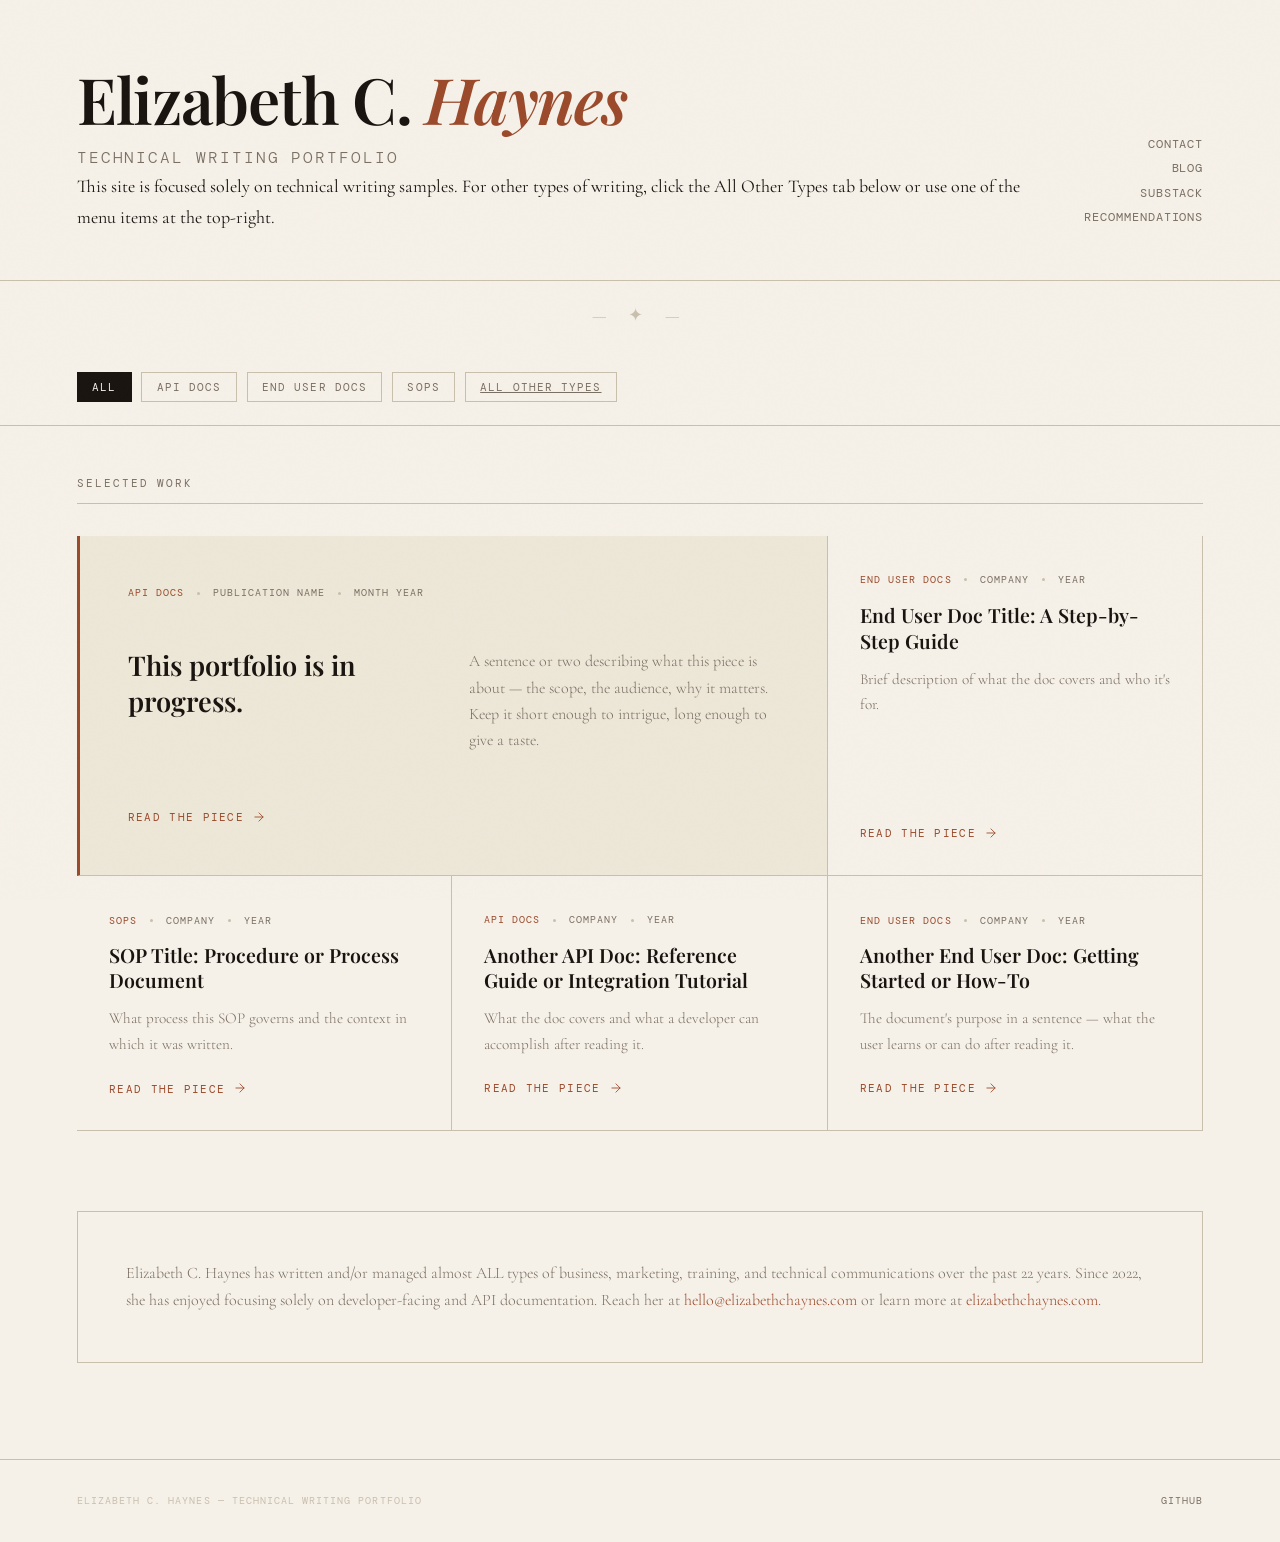
==== index.html @ 3c7cfe36 "Add recommendations link" ====
<!DOCTYPE html>
<html lang="en">
<head>
  <meta charset="UTF-8" />
  <meta name="viewport" content="width=device-width, initial-scale=1.0" />
  <title>Elizabeth C. Haynes — Writing</title>
  <link rel="preconnect" href="https://fonts.googleapis.com" />
  <link rel="preconnect" href="https://fonts.gstatic.com" crossorigin />
  <link href="https://fonts.googleapis.com/css2?family=Playfair+Display:ital,wght@0,400;0,600;1,400;1,600&family=Cormorant+Garamond:ital,wght@0,300;0,400;1,300;1,400&family=DM+Mono:wght@300;400&display=swap" rel="stylesheet" />
  <link rel="stylesheet" href="css/styles.css" />
</head>
<body>

<header>
  <div class="header-left">
    <h1>Elizabeth C. <em>Haynes</em></h1>
    <p class="tagline">Technical Writing Portfolio</p>
    <p>This site is focused solely on technical writing samples. For other types of writing, click the All Other Types tab below or use one of the menu items at the top-right.</p>
  </div>
  <div class="header-right">
    <a href="mailto:hello@elizabethchaynes.com">Contact</a>
    <a href="https://elizabethchaynes.com/blog/">Blog</a>
    <a href="https://elizabethchaynes.substack.com">Substack</a>
    <a href="https://elizabethchaynes.com/testimonials/">Recommendations</a>


  </div>
</header>

<div class="ornament">— ✦ —</div>

<div class="filter-bar">
  <button class="filter-btn active" data-filter="all">All</button>
  <button class="filter-btn" data-filter="api-docs">API Docs</button>
  <button class="filter-btn" data-filter="end-user-docs">End User Docs</button>
  <button class="filter-btn" data-filter="sops">SOPs</button>
  <a class="filter-btn" href="https://elizabethchaynes.com/samples/" target="_blank" rel="noopener">All Other Types</a>
</div>

<main>
  <p class="section-label">Selected Work</p>

  <div class="articles-grid" id="grid">

    <!-- Featured piece -->
    <article class="article-card featured" data-category="api-docs">
      <div class="card-meta">
        <span class="card-tag">API Docs</span>
        <span class="dot"></span>
        <span>Publication Name</span>
        <span class="dot"></span>
        <span>Month Year</span>
      </div>
      <h2 class="card-title">This portfolio is in progress.</h2>
      <p class="card-excerpt">A sentence or two describing what this piece is about — the scope, the audience, why it matters. Keep it short enough to intrigue, long enough to give a taste.</p>
      <a class="card-link" href="api-docs/example1.html">
        Read the piece
        <svg viewBox="0 0 24 24"><line x1="5" y1="12" x2="19" y2="12"/><polyline points="12 5 19 12 12 19"/></svg>
      </a>
    </article>

    <!-- Regular cards -->
    <article class="article-card" data-category="end-user-docs">
      <div class="card-meta">
        <span class="card-tag">End User Docs</span>
        <span class="dot"></span>
        <span>Company</span>
        <span class="dot"></span>
        <span>Year</span>
      </div>
      <h2 class="card-title">End User Doc Title: A Step-by-Step Guide</h2>
      <p class="card-excerpt">Brief description of what the doc covers and who it's for.</p>
      <a class="card-link" href="end-user-docs/example1.html">
        Read the piece
        <svg viewBox="0 0 24 24"><line x1="5" y1="12" x2="19" y2="12"/><polyline points="12 5 19 12 12 19"/></svg>
      </a>
    </article>

    <article class="article-card" data-category="sops">
      <div class="card-meta">
        <span class="card-tag">SOPs</span>
        <span class="dot"></span>
        <span>Company</span>
        <span class="dot"></span>
        <span>Year</span>
      </div>
      <h2 class="card-title">SOP Title: Procedure or Process Document</h2>
      <p class="card-excerpt">What process this SOP governs and the context in which it was written.</p>
      <a class="card-link" href="sops/example1.html">
        Read the piece
        <svg viewBox="0 0 24 24"><line x1="5" y1="12" x2="19" y2="12"/><polyline points="12 5 19 12 12 19"/></svg>
      </a>
    </article>

    <article class="article-card" data-category="api-docs">
      <div class="card-meta">
        <span class="card-tag">API Docs</span>
        <span class="dot"></span>
        <span>Company</span>
        <span class="dot"></span>
        <span>Year</span>
      </div>
      <h2 class="card-title">Another API Doc: Reference Guide or Integration Tutorial</h2>
      <p class="card-excerpt">What the doc covers and what a developer can accomplish after reading it.</p>
      <a class="card-link" href="api-docs/example1.html">
        Read the piece
        <svg viewBox="0 0 24 24"><line x1="5" y1="12" x2="19" y2="12"/><polyline points="12 5 19 12 12 19"/></svg>
      </a>
    </article>

    <article class="article-card" data-category="end-user-docs">
      <div class="card-meta">
        <span class="card-tag">End User Docs</span>
        <span class="dot"></span>
        <span>Company</span>
        <span class="dot"></span>
        <span>Year</span>
      </div>
      <h2 class="card-title">Another End User Doc: Getting Started or How-To</h2>
      <p class="card-excerpt">The document's purpose in a sentence — what the user learns or can do after reading it.</p>
      <a class="card-link" href="end-user-docs/example1.html">
        Read the piece
        <svg viewBox="0 0 24 24"><line x1="5" y1="12" x2="19" y2="12"/><polyline points="12 5 19 12 12 19"/></svg>
      </a>
    </article>

  </div>

  <!-- About -->
  <div class="about-strip">
    <div class="about-text">
      <p>Elizabeth C. Haynes has written and/or managed almost ALL types of business, marketing, training, and technical communications over the past 22 years. Since 2022, she has enjoyed focusing solely on developer-facing and API documentation. Reach her at <a href="mailto:hello@elizabethchaynes.com">hello@elizabethchaynes.com</a> or learn more at <a href="https://www.elizabethchaynes.com" target="_blank" rel="noopener noreferrer">elizabethchaynes.com</a>.</p>
    </div>
  </div>
</main>

<footer>
  <p>Elizabeth C. Haynes &mdash; Technical Writing Portfolio</p>
  <p>
    <a href="https://github.com/elizabethchaynes/Portfolio" target="_blank" rel="noopener">GitHub</a>
  </p>
</footer>

<script>
  const buttons = document.querySelectorAll('.filter-btn[data-filter]');
  const cards   = document.querySelectorAll('.article-card');

  buttons.forEach(btn => {
    btn.addEventListener('click', () => {
      buttons.forEach(b => b.classList.remove('active'));
      btn.classList.add('active');

      const filter = btn.dataset.filter;
      cards.forEach(card => {
        if (filter === 'all' || card.dataset.category === filter) {
          card.classList.remove('hidden');
        } else {
          card.classList.add('hidden');
        }
      });
    });
  });
</script>
</body>
</html>
---- css/styles.css ----
*, *::before, *::after { box-sizing: border-box; margin: 0; padding: 0; }

:root {
  --ink: #1a1410;
  --paper: #f5f0e8;
  --cream: #ede7d8;
  --rust: #9b4a2b;
  --gold: #c8973a;
  --muted: #7a6f63;
  --rule: #c9bfad;
}

html { scroll-behavior: smooth; }

body {
  background: var(--paper);
  color: var(--ink);
  font-family: 'Cormorant Garamond', Georgia, serif;
  font-size: 18px;
  line-height: 1.7;
  overflow-x: hidden;
}

/* ── Grain overlay ── */
body::before {
  content: '';
  position: fixed;
  inset: 0;
  background-image: url("data:image/svg+xml,%3Csvg viewBox='0 0 512 512' xmlns='http://www.w3.org/2000/svg'%3E%3Cfilter id='noise'%3E%3CfeTurbulence type='fractalNoise' baseFrequency='0.75' numOctaves='4' stitchTiles='stitch'/%3E%3C/filter%3E%3Crect width='100%25' height='100%25' filter='url(%23noise)' opacity='0.04'/%3E%3C/svg%3E");
  pointer-events: none;
  z-index: 1000;
  opacity: 0.4;
}

/* ── Header ── */
header {
  padding: 4rem 6vw 3rem;
  border-bottom: 1px solid var(--rule);
  display: grid;
  grid-template-columns: 1fr auto;
  align-items: end;
  gap: 2rem;
  animation: fadeUp 0.9s ease both;
}

.header-left h1 {
  font-family: 'Playfair Display', Georgia, serif;
  font-size: clamp(2.4rem, 5vw, 4.2rem);
  font-weight: 600;
  letter-spacing: -0.02em;
  line-height: 1.1;
  color: var(--ink);
}

.header-left h1 em {
  font-style: italic;
  color: var(--rust);
}

.header-left .tagline {
  margin-top: 0.6rem;
  font-size: 1rem;
  font-weight: 300;
  letter-spacing: 0.12em;
  text-transform: uppercase;
  color: var(--muted);
  font-family: 'DM Mono', monospace;
}

.header-right {
  text-align: right;
}

.header-right a {
  display: block;
  font-family: 'DM Mono', monospace;
  font-size: 0.72rem;
  letter-spacing: 0.08em;
  text-transform: uppercase;
  color: var(--muted);
  text-decoration: none;
  transition: color 0.2s;
  margin-bottom: 0.3rem;
}

.header-right a:hover { color: var(--rust); }

/* ── Decorative rule ── */
.ornament {
  text-align: center;
  padding: 1.2rem 0;
  color: var(--rule);
  font-size: 1.1rem;
  letter-spacing: 0.5em;
  animation: fadeUp 1s 0.15s ease both;
}

/* ── Filter bar ── */
.filter-bar {
  padding: 1.4rem 6vw;
  border-bottom: 1px solid var(--rule);
  display: flex;
  gap: 0.6rem;
  flex-wrap: wrap;
  animation: fadeUp 1s 0.25s ease both;
}

.filter-btn {
  background: none;
  border: 1px solid var(--rule);
  padding: 0.3rem 0.9rem;
  font-family: 'DM Mono', monospace;
  font-size: 0.68rem;
  letter-spacing: 0.1em;
  text-transform: uppercase;
  color: var(--muted);
  cursor: pointer;
  transition: all 0.2s;
  border-radius: 0;
}

.filter-btn:hover,
.filter-btn.active {
  background: var(--ink);
  border-color: var(--ink);
  color: var(--paper);
}

/* ── Main layout ── */
main {
  padding: 3rem 6vw 6rem;
  max-width: 1300px;
  margin: 0 auto;
}

/* ── Section heading ── */
.section-label {
  font-family: 'DM Mono', monospace;
  font-size: 0.68rem;
  letter-spacing: 0.18em;
  text-transform: uppercase;
  color: var(--muted);
  margin-bottom: 2rem;
  padding-bottom: 0.7rem;
  border-bottom: 1px solid var(--rule);
}

/* ── Articles grid ── */
.articles-grid {
  display: grid;
  grid-template-columns: repeat(auto-fill, minmax(300px, 1fr));
  gap: 0;
}

/* ── Article card ── */
.article-card {
  padding: 2.2rem 2rem 2rem;
  border-right: 1px solid var(--rule);
  border-bottom: 1px solid var(--rule);
  transition: background 0.25s;
  animation: fadeUp 0.7s ease both;
  display: flex;
  flex-direction: column;
}

.article-card:nth-child(1) { animation-delay: 0.1s; }
.article-card:nth-child(2) { animation-delay: 0.18s; }
.article-card:nth-child(3) { animation-delay: 0.26s; }
.article-card:nth-child(4) { animation-delay: 0.34s; }
.article-card:nth-child(5) { animation-delay: 0.42s; }
.article-card:nth-child(6) { animation-delay: 0.50s; }

.article-card:hover { background: var(--cream); }

.card-meta {
  font-family: 'DM Mono', monospace;
  font-size: 0.65rem;
  letter-spacing: 0.1em;
  text-transform: uppercase;
  color: var(--muted);
  margin-bottom: 0.9rem;
  display: flex;
  gap: 0.8rem;
  align-items: center;
}

.card-meta .dot {
  width: 3px;
  height: 3px;
  border-radius: 50%;
  background: var(--rule);
  flex-shrink: 0;
}

.card-tag { color: var(--rust); }

.card-title {
  font-family: 'Playfair Display', Georgia, serif;
  font-size: 1.22rem;
  font-weight: 600;
  line-height: 1.3;
  color: var(--ink);
  margin-bottom: 0.8rem;
}

.card-excerpt {
  font-size: 0.95rem;
  font-weight: 300;
  color: var(--muted);
  line-height: 1.65;
  flex-grow: 1;
}

.card-link {
  margin-top: 1.4rem;
  display: inline-flex;
  align-items: center;
  gap: 0.5rem;
  font-family: 'DM Mono', monospace;
  font-size: 0.68rem;
  letter-spacing: 0.12em;
  text-transform: uppercase;
  color: var(--rust);
  text-decoration: none;
  transition: gap 0.2s;
}

.card-link:hover { gap: 0.85rem; }

.card-link svg {
  width: 14px;
  height: 14px;
  stroke: currentColor;
  fill: none;
  stroke-width: 1.5;
  stroke-linecap: round;
  stroke-linejoin: round;
  flex-shrink: 0;
}

/* ── Featured article (spans 2 cols) ── */
.article-card.featured {
  grid-column: span 2;
  background: var(--cream);
  display: grid;
  grid-template-columns: 1fr 1fr;
  gap: 2rem;
  padding: 3rem;
  border-left: 3px solid var(--rust);
}

.article-card.featured .card-title {
  font-size: 1.7rem;
  grid-column: 1;
}

.article-card.featured .card-excerpt {
  font-size: 1rem;
  grid-column: 2;
  align-self: center;
}

.article-card.featured .card-meta { grid-column: 1 / -1; }
.article-card.featured .card-link { grid-column: 1; }

/* ── About strip ── */
.about-strip {
  margin-top: 5rem;
  padding: 3rem;
  border: 1px solid var(--rule);
}

.about-text p {
  font-size: 1rem;
  font-weight: 300;
  color: var(--muted);
}

.about-text p + p { margin-top: 0.8rem; }

.about-text a {
  color: var(--rust);
  text-decoration: none;
}

.about-text a:hover { text-decoration: underline; }

/* ── Footer ── */
footer {
  padding: 2rem 6vw;
  border-top: 1px solid var(--rule);
  display: flex;
  justify-content: space-between;
  align-items: center;
  flex-wrap: wrap;
  gap: 1rem;
}

footer p {
  font-family: 'DM Mono', monospace;
  font-size: 0.65rem;
  letter-spacing: 0.1em;
  text-transform: uppercase;
  color: var(--rule);
}

footer a {
  color: var(--muted);
  text-decoration: none;
  transition: color 0.2s;
}

footer a:hover { color: var(--rust); }

/* ── Animations ── */
@keyframes fadeUp {
  from { opacity: 0; transform: translateY(18px); }
  to   { opacity: 1; transform: translateY(0); }
}

/* ── Hidden cards (filtering) ── */
.article-card.hidden { display: none; }

/* ── Piece page styles ── */
.piece-nav {
  padding: 1.8rem 6vw;
  border-bottom: 1px solid var(--rule);
  display: flex;
  align-items: center;
  gap: 1rem;
}

.back-link {
  font-family: 'DM Mono', monospace;
  font-size: 0.68rem;
  letter-spacing: 0.1em;
  text-transform: uppercase;
  color: var(--muted);
  text-decoration: none;
  display: inline-flex;
  align-items: center;
  gap: 0.4rem;
  transition: color 0.2s;
}

.back-link:hover { color: var(--rust); }

.back-link svg {
  width: 13px;
  height: 13px;
  stroke: currentColor;
  fill: none;
  stroke-width: 1.5;
  stroke-linecap: round;
  stroke-linejoin: round;
}

.piece-header {
  padding: 4rem 6vw 3rem;
  border-bottom: 1px solid var(--rule);
  max-width: 860px;
  animation: fadeUp 0.8s ease both;
}

.piece-header .card-meta { margin-bottom: 1.2rem; }

.piece-header h1 {
  font-family: 'Playfair Display', Georgia, serif;
  font-size: clamp(2rem, 4vw, 3.2rem);
  font-weight: 600;
  line-height: 1.2;
  letter-spacing: -0.02em;
  color: var(--ink);
  margin-bottom: 1rem;
}

.piece-header .lede {
  font-size: 1.15rem;
  font-weight: 300;
  font-style: italic;
  color: var(--muted);
  max-width: 65ch;
}

.piece-body {
  padding: 3.5rem 6vw 6rem;
  max-width: 860px;
  animation: fadeUp 0.9s 0.1s ease both;
}

.piece-body p {
  font-size: 1.05rem;
  font-weight: 300;
  line-height: 1.85;
  color: var(--ink);
  margin-bottom: 1.5rem;
}

.piece-body h2 {
  font-family: 'Playfair Display', Georgia, serif;
  font-size: 1.5rem;
  font-weight: 600;
  color: var(--ink);
  margin: 3rem 0 1rem;
}

.piece-body h3 {
  font-family: 'DM Mono', monospace;
  font-size: 0.8rem;
  letter-spacing: 0.15em;
  text-transform: uppercase;
  color: var(--rust);
  margin: 2.5rem 0 0.8rem;
}

.piece-body code {
  font-family: 'DM Mono', monospace;
  font-size: 0.85em;
  background: var(--cream);
  padding: 0.15em 0.4em;
  border: 1px solid var(--rule);
}

.piece-body pre {
  background: var(--ink);
  color: var(--paper);
  padding: 1.5rem;
  overflow-x: auto;
  margin: 1.5rem 0;
  font-family: 'DM Mono', monospace;
  font-size: 0.82rem;
  line-height: 1.6;
}

.piece-body pre code {
  background: none;
  border: none;
  padding: 0;
  color: inherit;
}

.piece-body ul, .piece-body ol {
  padding-left: 1.5rem;
  margin-bottom: 1.5rem;
}

.piece-body li {
  font-size: 1.05rem;
  font-weight: 300;
  line-height: 1.85;
  margin-bottom: 0.4rem;
}

.piece-body blockquote {
  border-left: 3px solid var(--rust);
  padding-left: 1.5rem;
  margin: 2rem 0;
  font-style: italic;
  color: var(--muted);
}

.piece-body a {
  color: var(--rust);
  text-decoration: underline;
  text-underline-offset: 3px;
}

/* ── Responsive ── */
@media (max-width: 700px) {
  header { grid-template-columns: 1fr; }
  .header-right { text-align: left; display: flex; gap: 1rem; }
  .article-card.featured {
    grid-column: span 1;
    grid-template-columns: 1fr;
  }
  .article-card.featured .card-title,
  .article-card.featured .card-excerpt,
  .article-card.featured .card-link { grid-column: 1; }
}
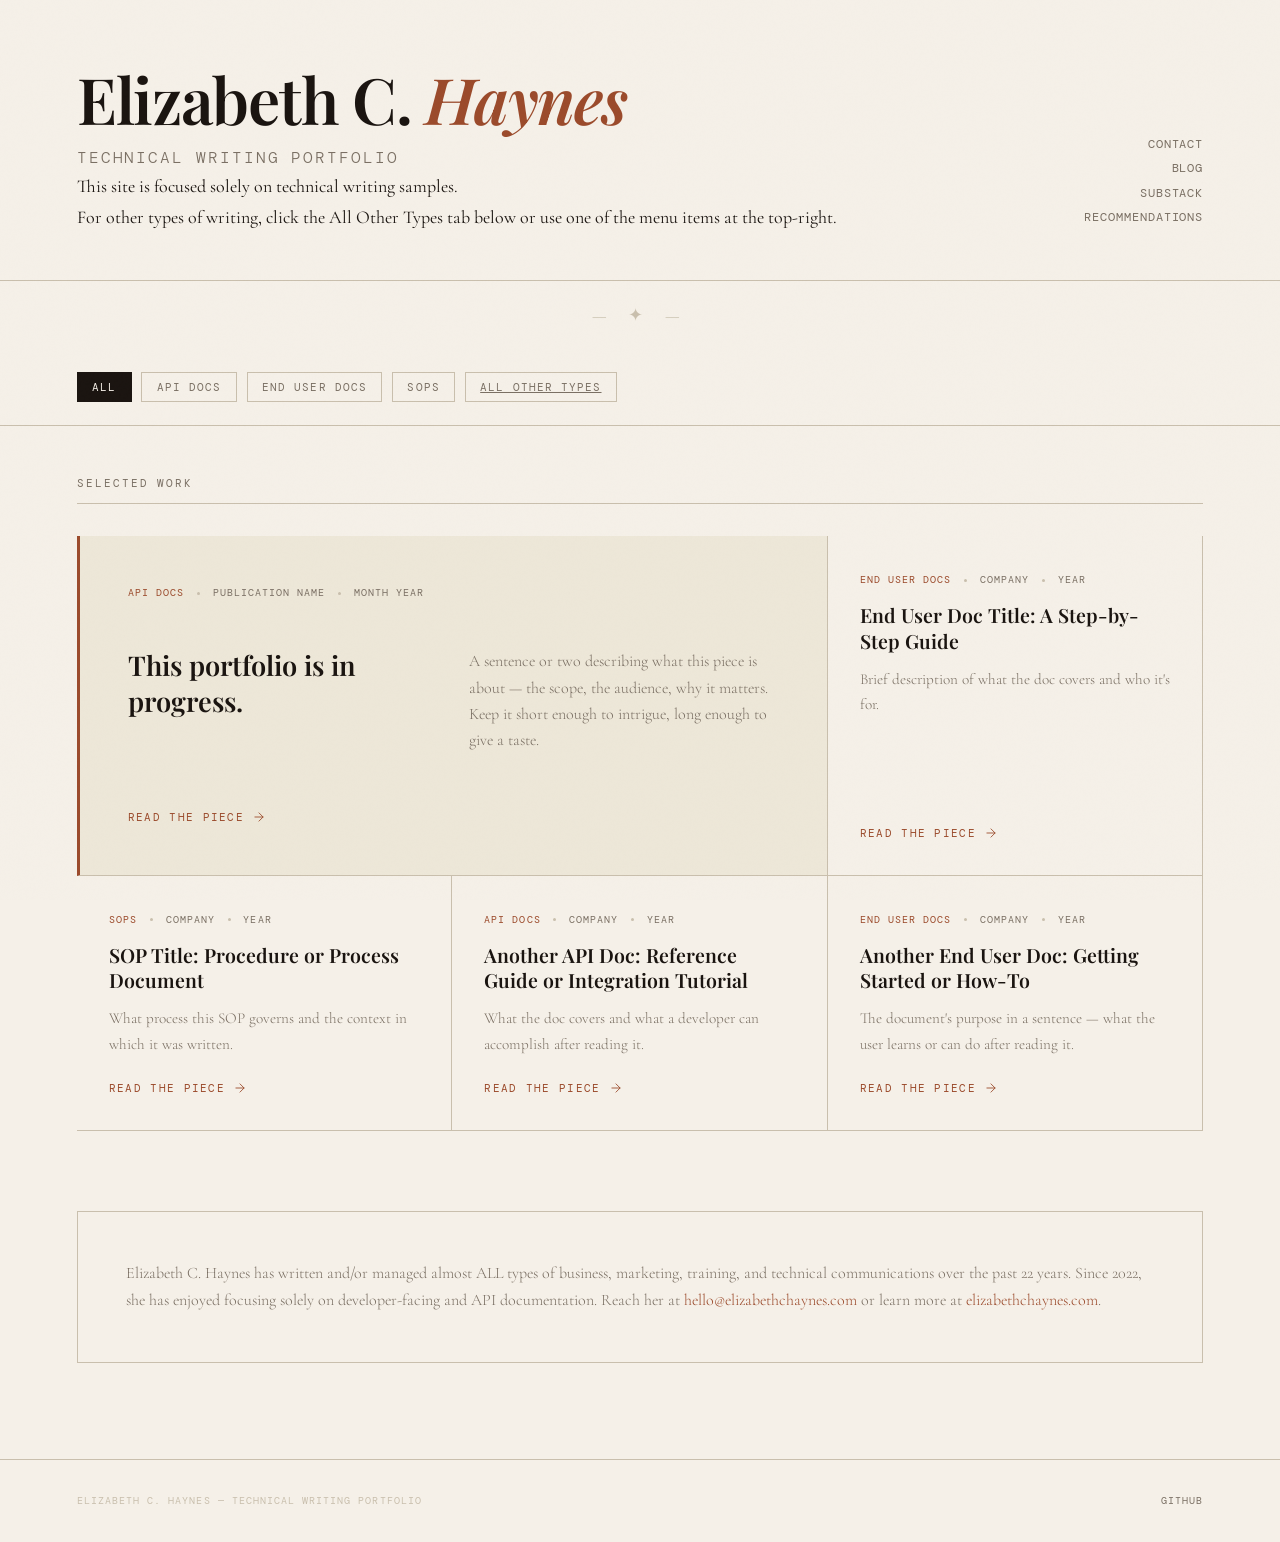
==== commit 76ff982d: "Update index.html" ====
--- a/index.html
+++ b/index.html
@@ -15,7 +15,7 @@
   <div class="header-left">
     <h1>Elizabeth C. <em>Haynes</em></h1>
     <p class="tagline">Technical Writing Portfolio</p>
-    <p>This site is focused solely on technical writing samples. For other types of writing, click the All Other Types tab below or use one of the menu items at the top-right.</p>
+    <p>This site is focused solely on technical writing samples. <br> For other types of writing, click the All Other Types tab below or use one of the menu items at the top-right.</p>
   </div>
   <div class="header-right">
     <a href="mailto:hello@elizabethchaynes.com">Contact</a>
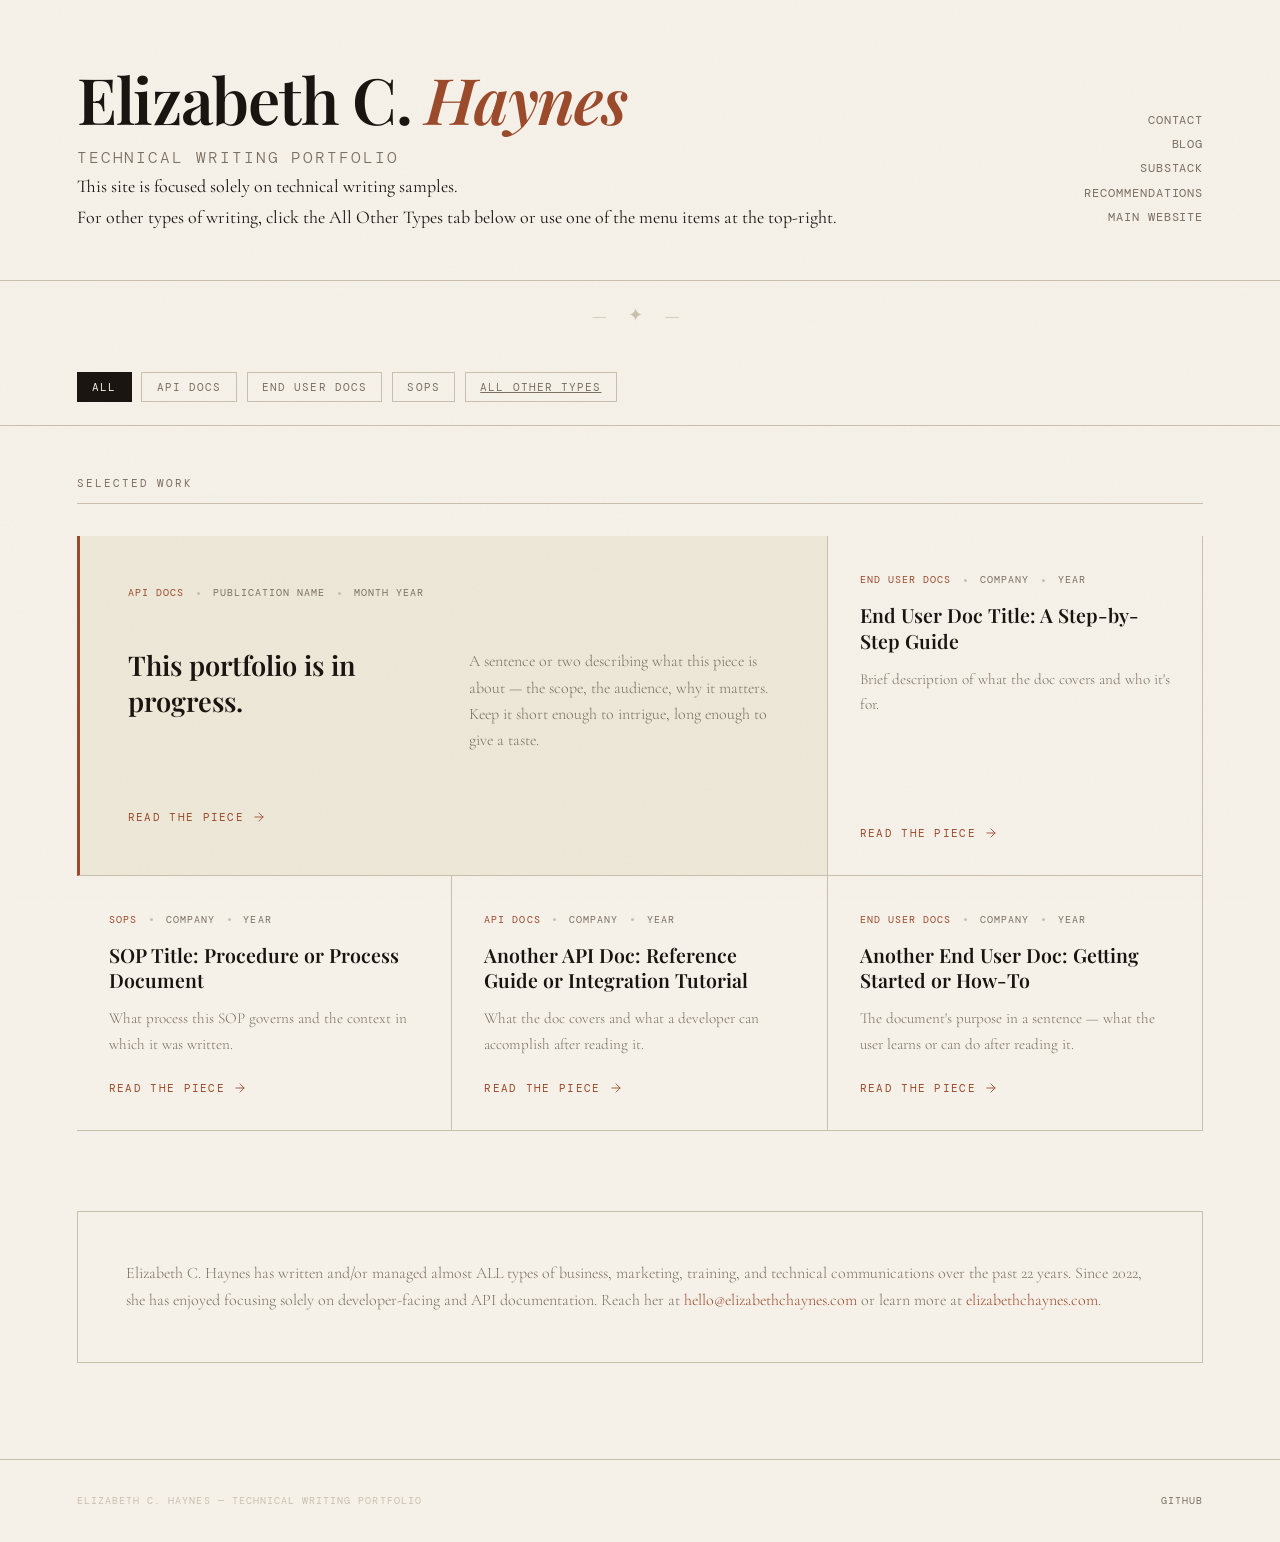
==== commit 361663ce: "Add link to main website in header" ====
--- a/index.html
+++ b/index.html
@@ -22,6 +22,8 @@
     <a href="https://elizabethchaynes.com/blog/">Blog</a>
     <a href="https://elizabethchaynes.substack.com">Substack</a>
     <a href="https://elizabethchaynes.com/testimonials/">Recommendations</a>
+    <a href="https://elizabethchaynes.com">Main Website</a>
+
 
 
   </div>
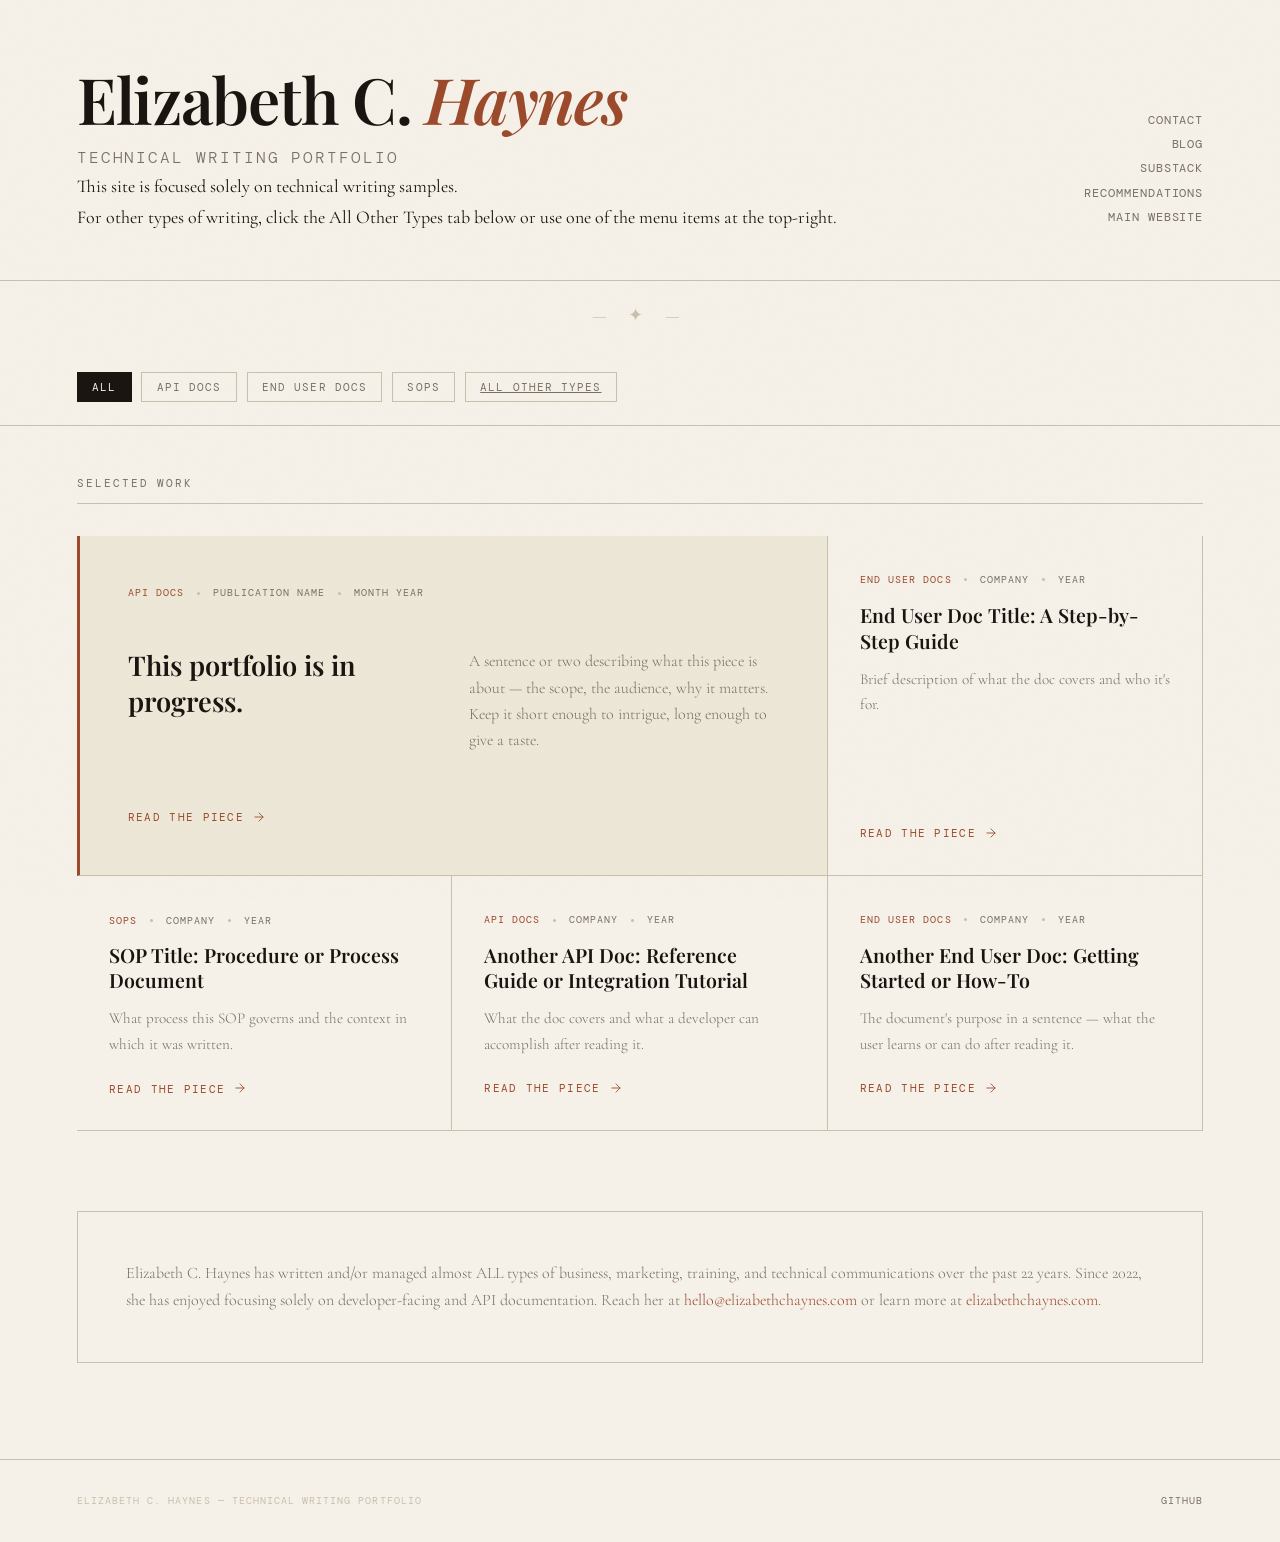
==== commit 09aec7c8: "Add link to new api docs to test" ====
--- a/index.html
+++ b/index.html
@@ -55,7 +55,7 @@
       </div>
       <h2 class="card-title">This portfolio is in progress.</h2>
       <p class="card-excerpt">A sentence or two describing what this piece is about — the scope, the audience, why it matters. Keep it short enough to intrigue, long enough to give a taste.</p>
-      <a class="card-link" href="api-docs/example1.html">
+      <a class="card-link" href="api-docs/aggregate-statistics-on-phi">
         Read the piece
         <svg viewBox="0 0 24 24"><line x1="5" y1="12" x2="19" y2="12"/><polyline points="12 5 19 12 12 19"/></svg>
       </a>
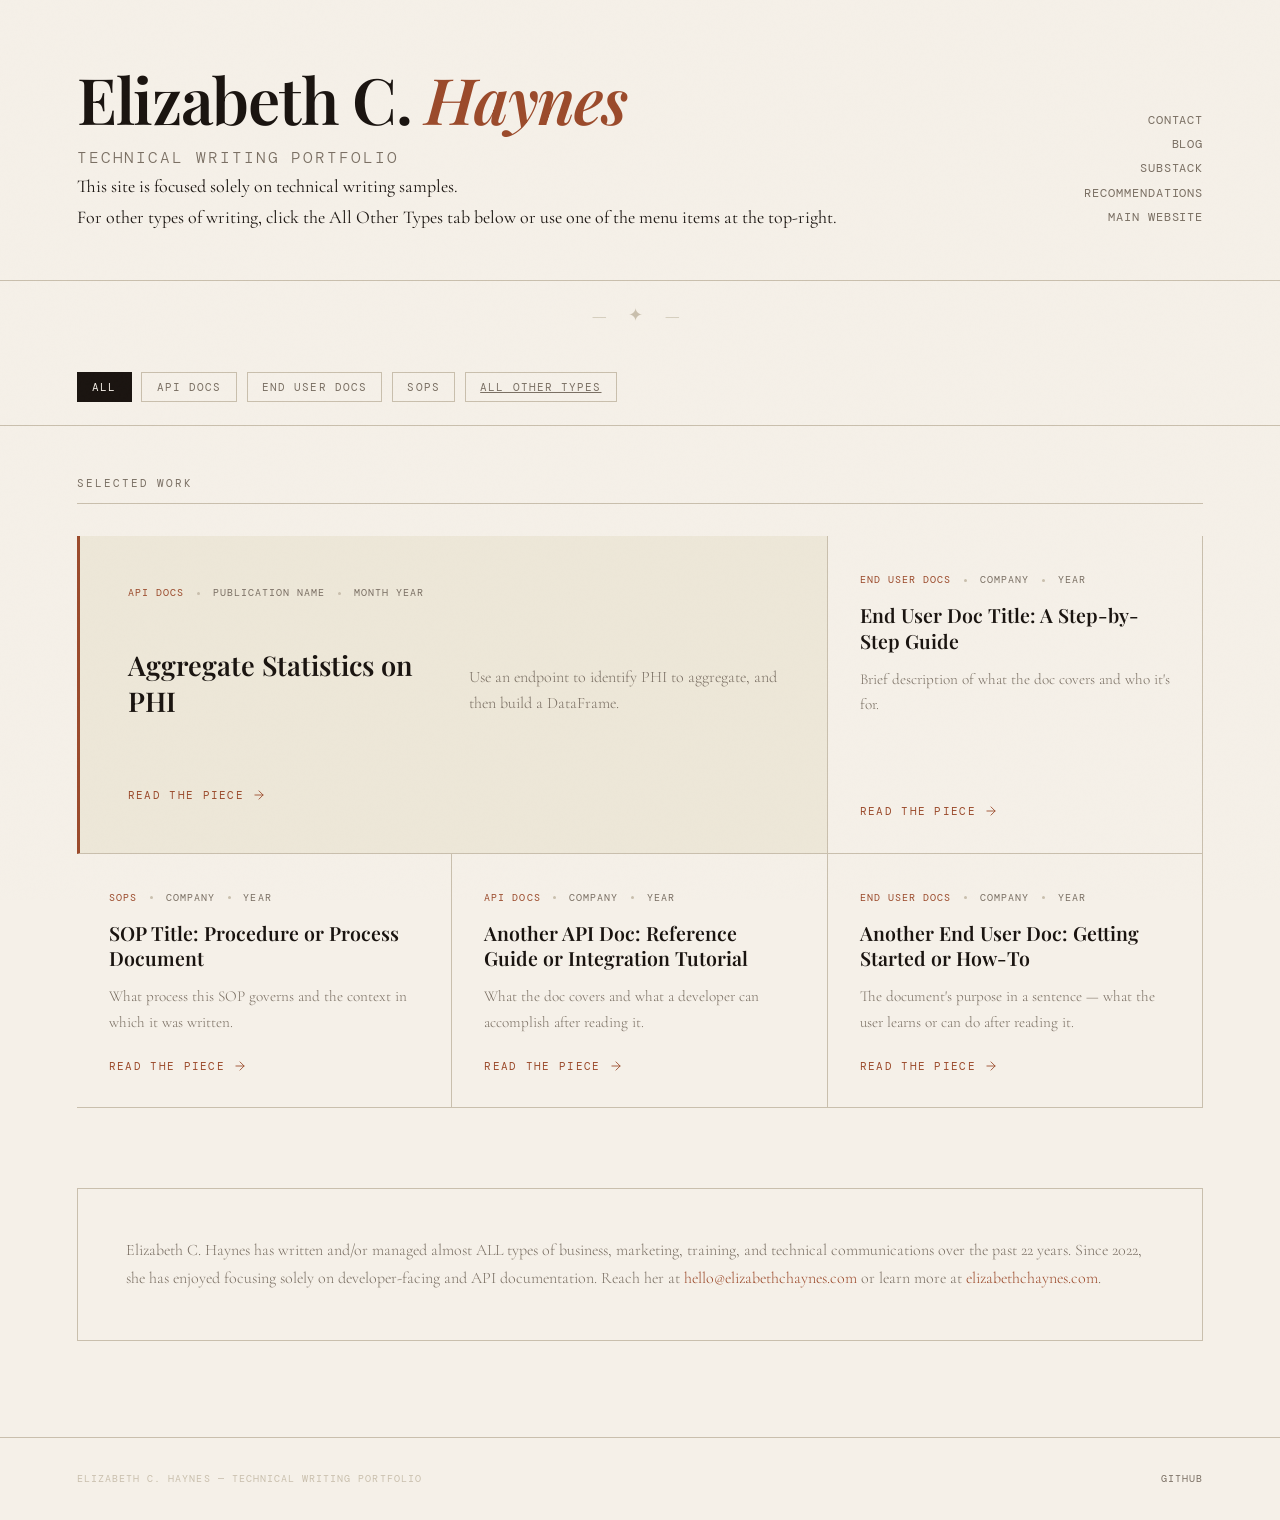
==== commit f0535c35: "Update index.html" ====
--- a/index.html
+++ b/index.html
@@ -53,9 +53,11 @@
         <span class="dot"></span>
         <span>Month Year</span>
       </div>
-      <h2 class="card-title">This portfolio is in progress.</h2>
-      <p class="card-excerpt">A sentence or two describing what this piece is about — the scope, the audience, why it matters. Keep it short enough to intrigue, long enough to give a taste.</p>
-      <a class="card-link" href="api-docs/aggregate-statistics-on-phi">
+      <h2 class="card-title">Aggregate Statistics on PHI</h2>
+      <p class="card-excerpt">Use an endpoint to identify PHI to aggregate, and then build a DataFrame.
+
+</p>
+      <a class="card-link" href="api-docs/example1.html">
         Read the piece
         <svg viewBox="0 0 24 24"><line x1="5" y1="12" x2="19" y2="12"/><polyline points="12 5 19 12 12 19"/></svg>
       </a>
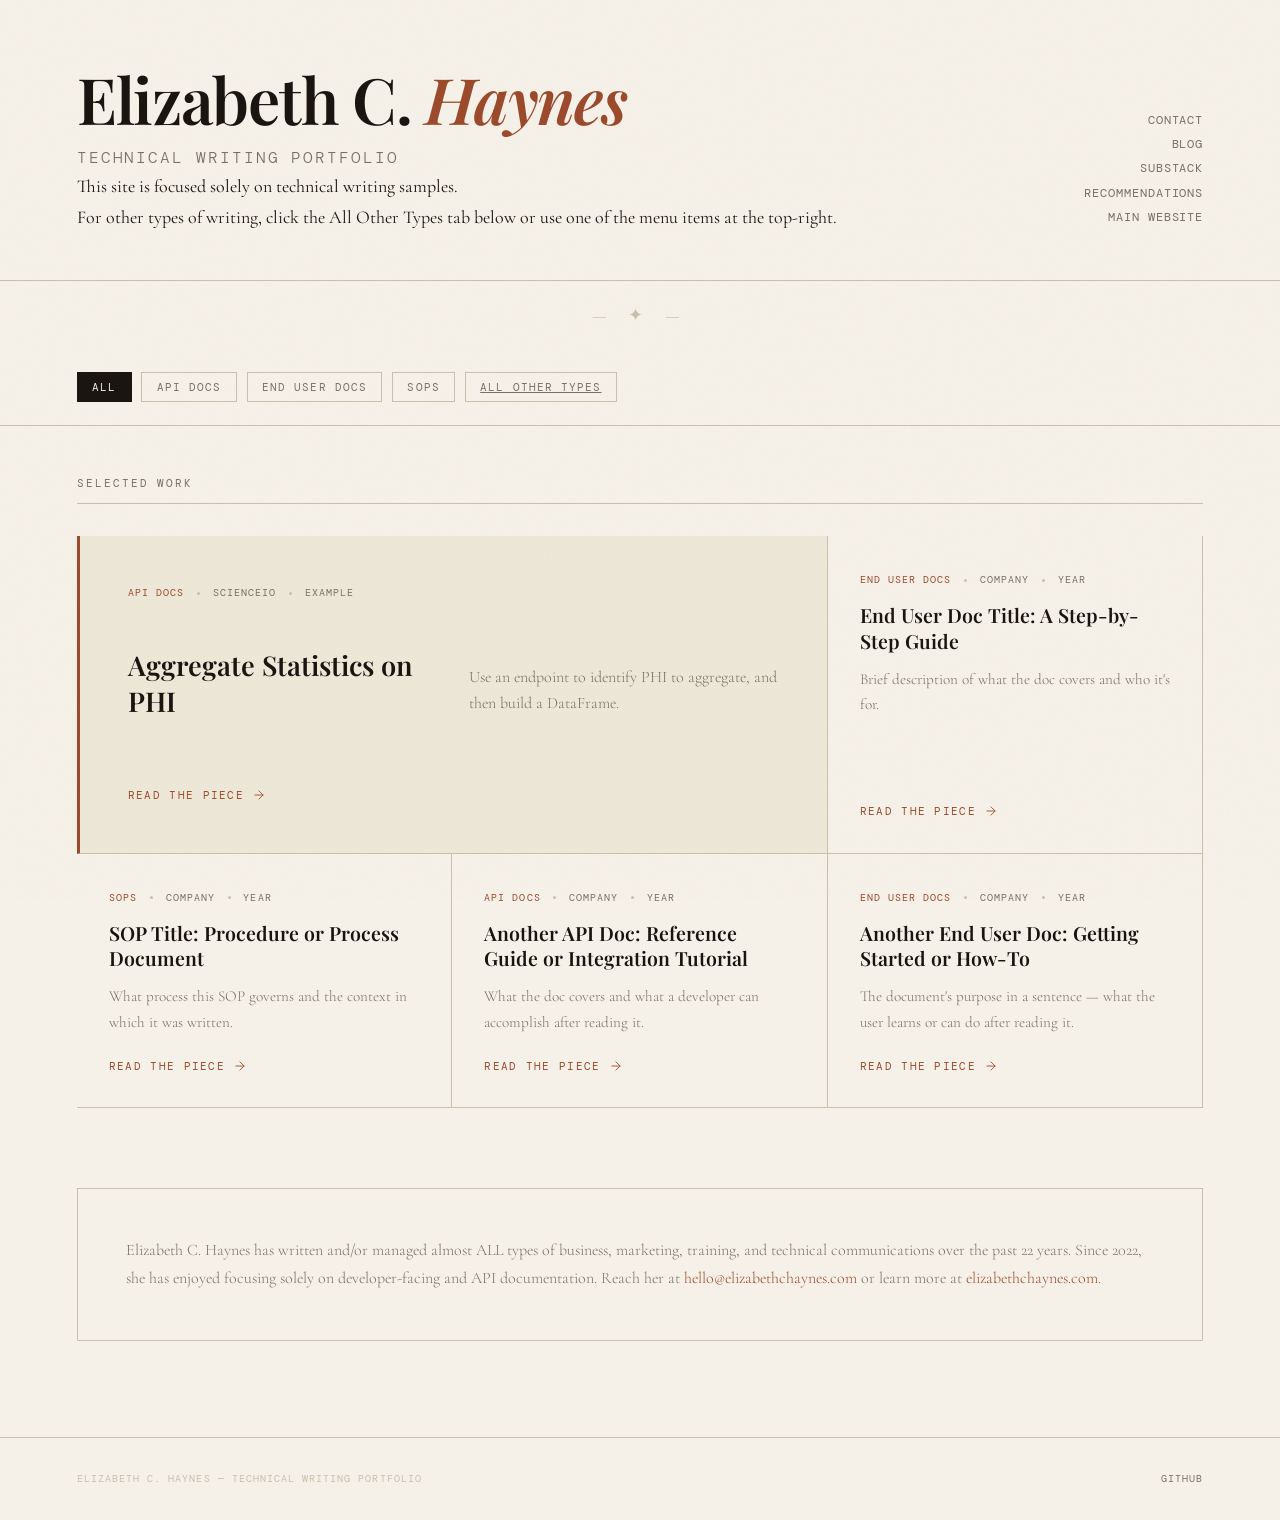
==== commit 976c6103: "Update index.html" ====
--- a/index.html
+++ b/index.html
@@ -49,9 +49,9 @@
       <div class="card-meta">
         <span class="card-tag">API Docs</span>
         <span class="dot"></span>
-        <span>Publication Name</span>
+        <span>ScienceIO</span>
         <span class="dot"></span>
-        <span>Month Year</span>
+        <span>Example</span>
       </div>
       <h2 class="card-title">Aggregate Statistics on PHI</h2>
       <p class="card-excerpt">Use an endpoint to identify PHI to aggregate, and then build a DataFrame.
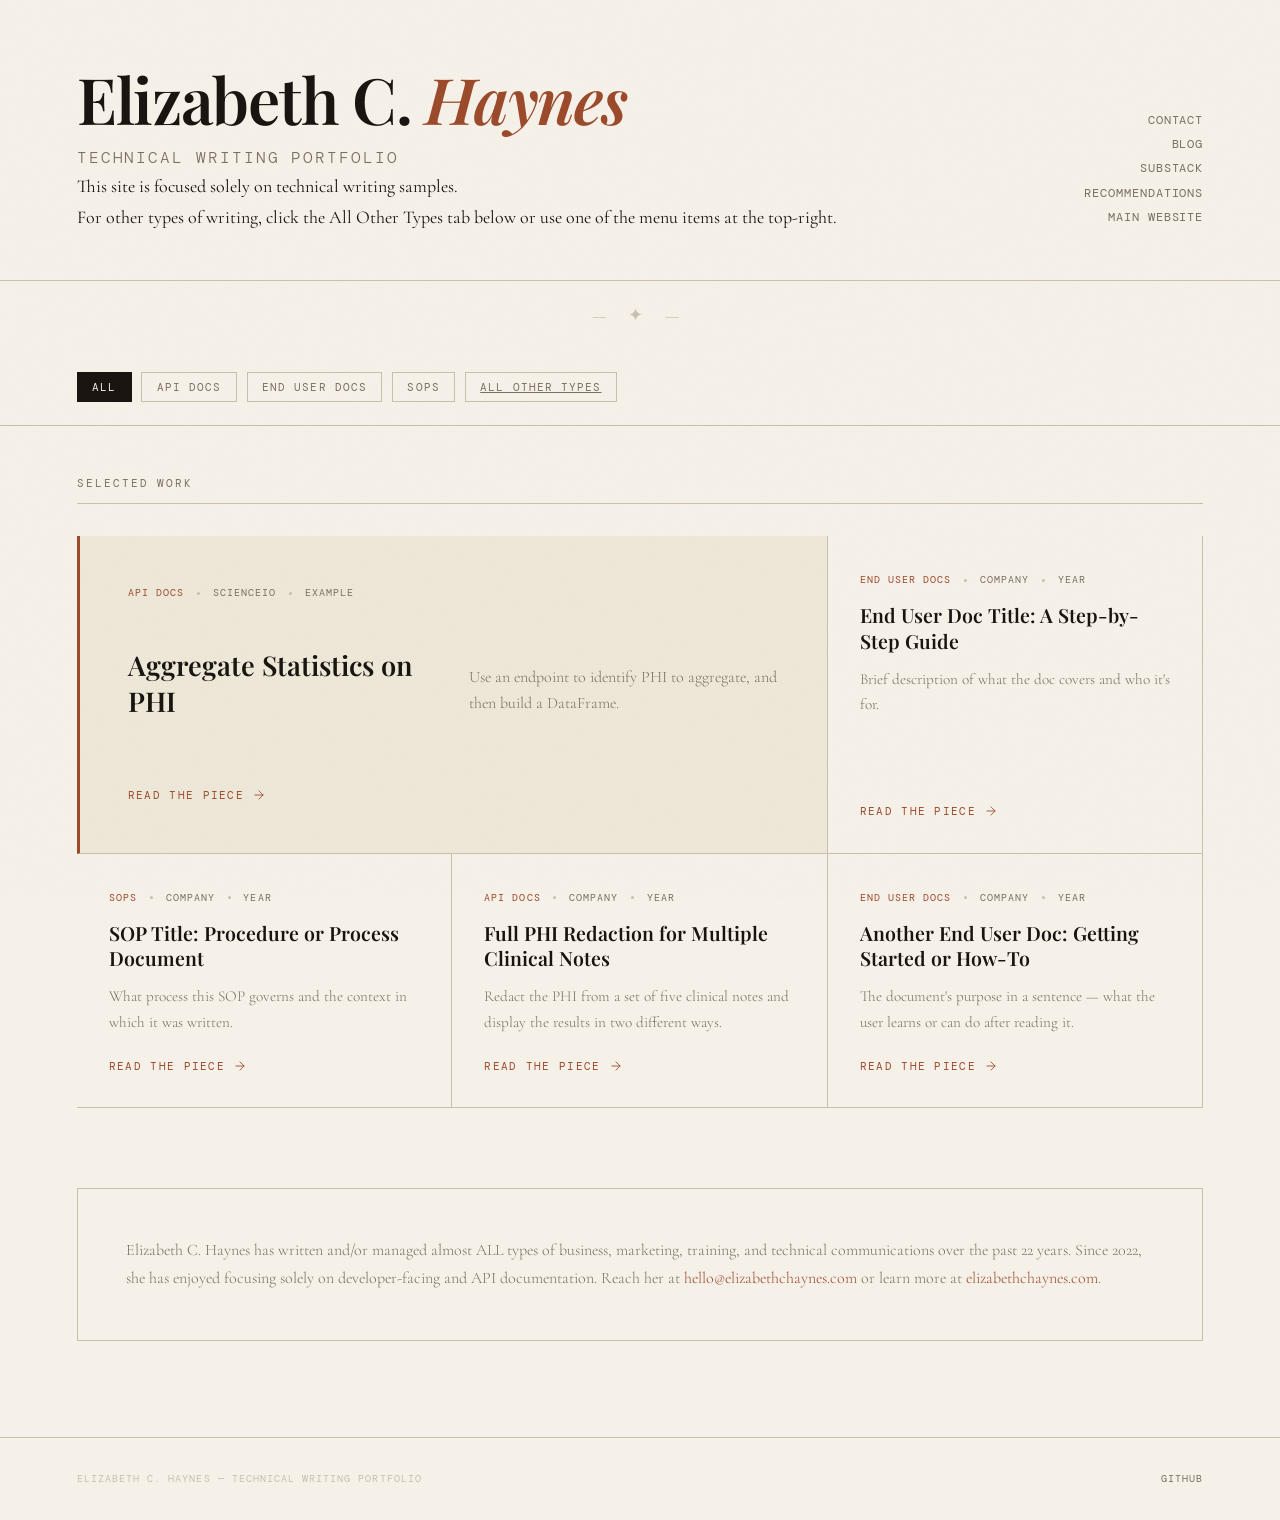
==== commit ab9ed033: "Update index.html" ====
--- a/index.html
+++ b/index.html
@@ -104,9 +104,9 @@
         <span class="dot"></span>
         <span>Year</span>
       </div>
-      <h2 class="card-title">Another API Doc: Reference Guide or Integration Tutorial</h2>
-      <p class="card-excerpt">What the doc covers and what a developer can accomplish after reading it.</p>
-      <a class="card-link" href="api-docs/example1.html">
+      <h2 class="card-title">Full PHI Redaction for Multiple Clinical Notes</h2>
+      <p class="card-excerpt">Redact the PHI from a set of five clinical notes and display the results in two different ways.</p>
+      <a class="card-link" href="api-docs/example2.html">
         Read the piece
         <svg viewBox="0 0 24 24"><line x1="5" y1="12" x2="19" y2="12"/><polyline points="12 5 19 12 12 19"/></svg>
       </a>
